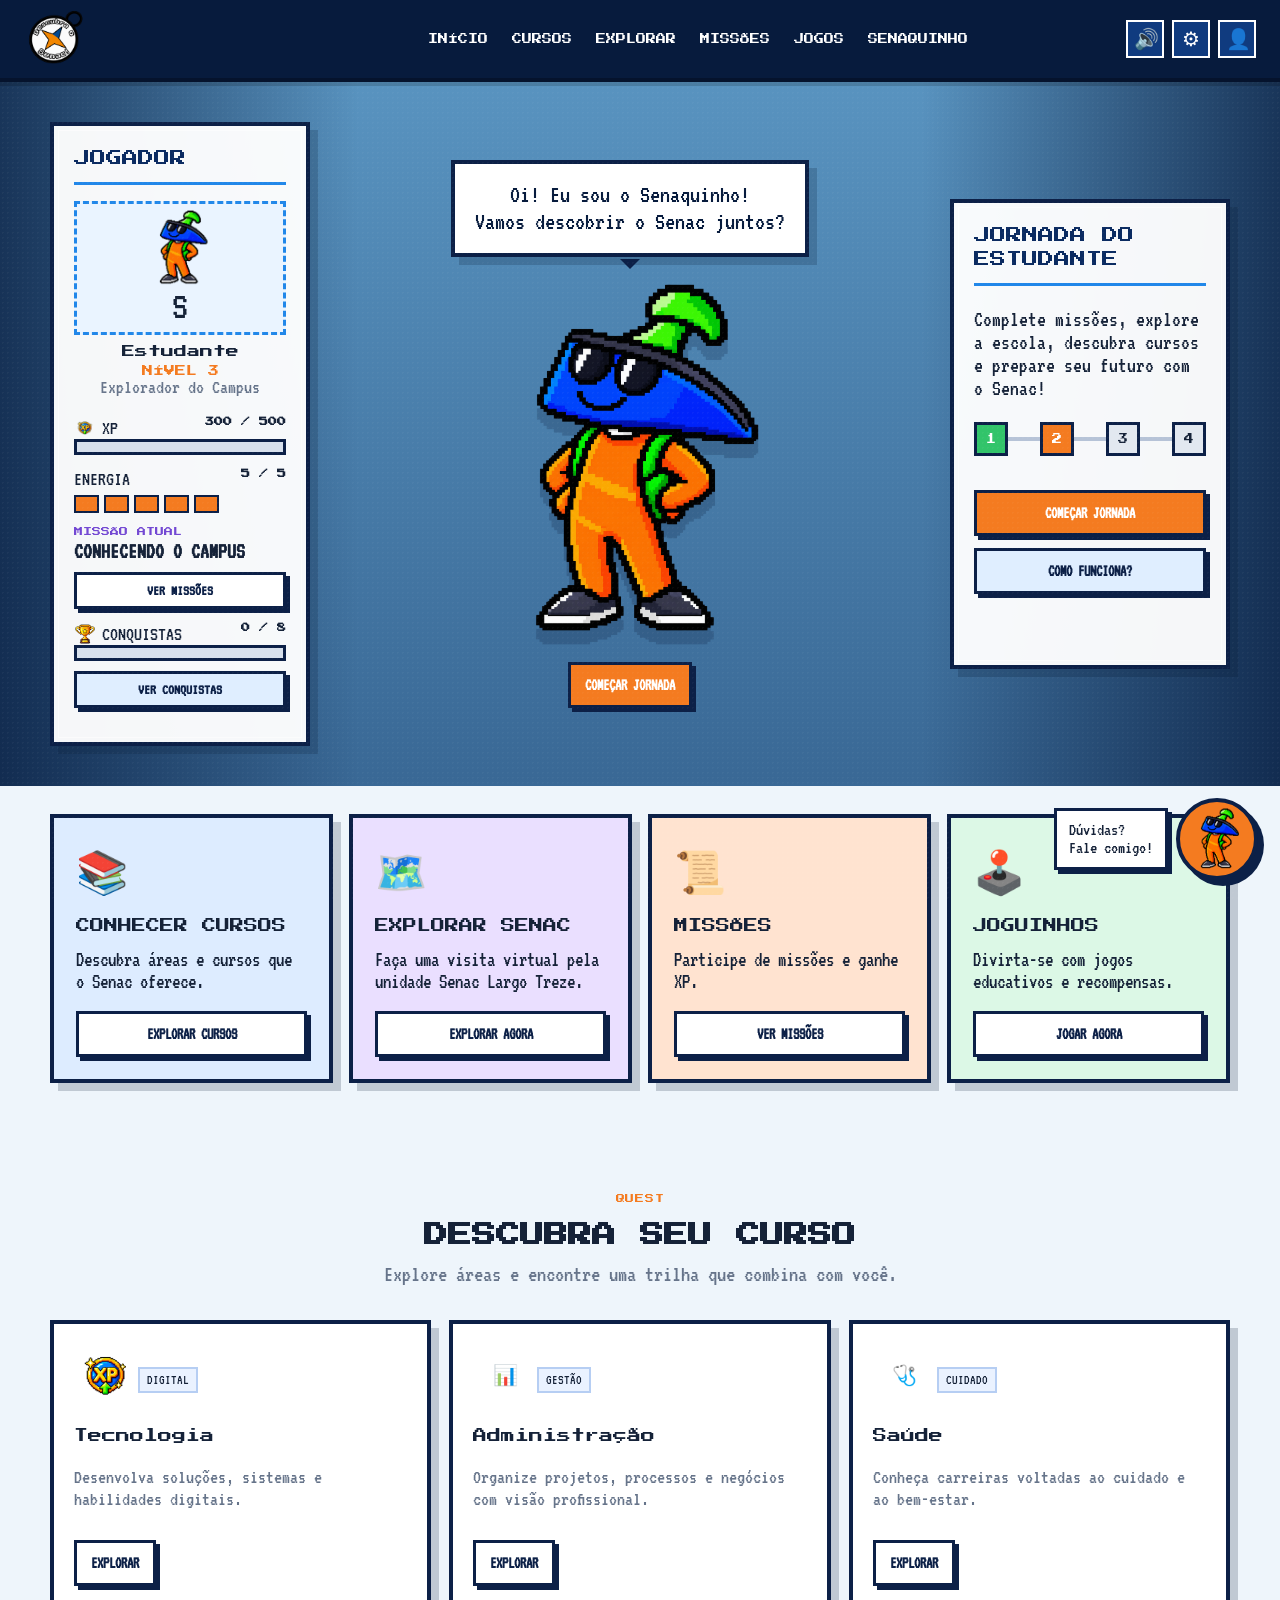
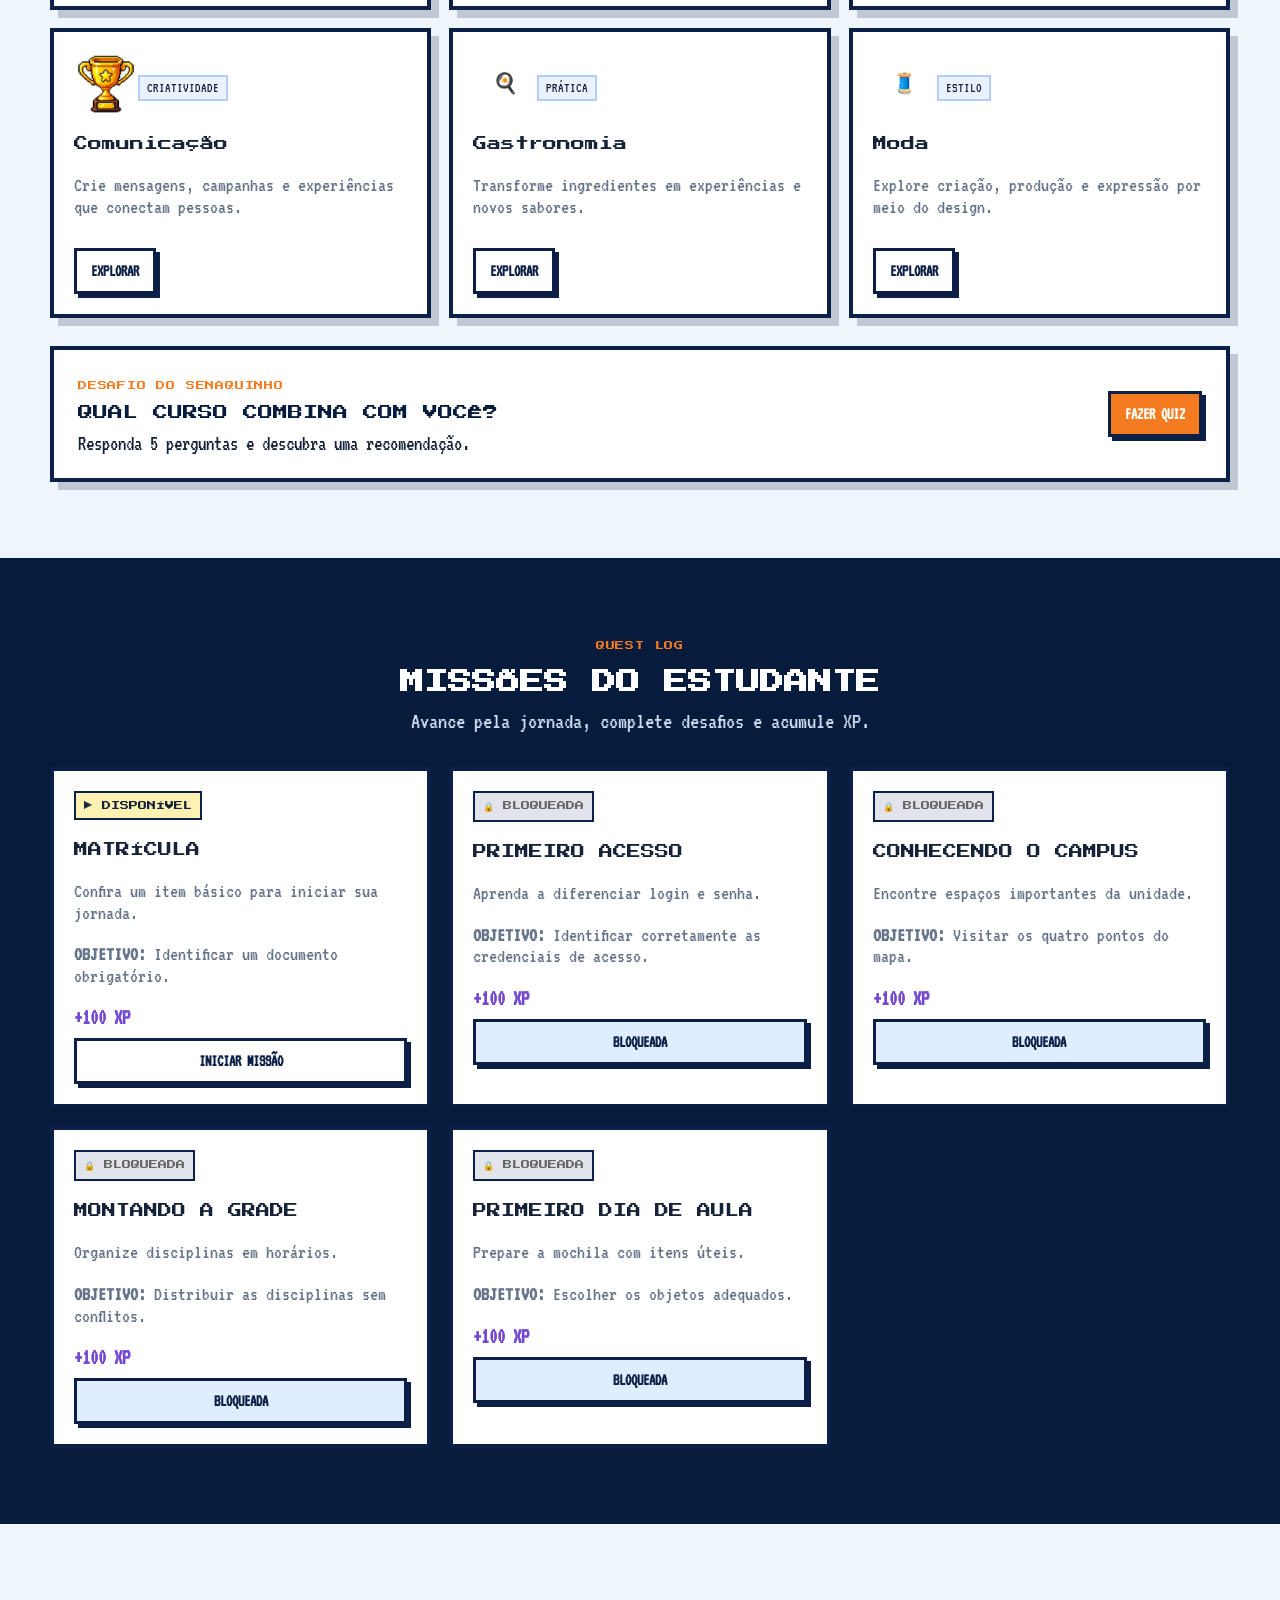
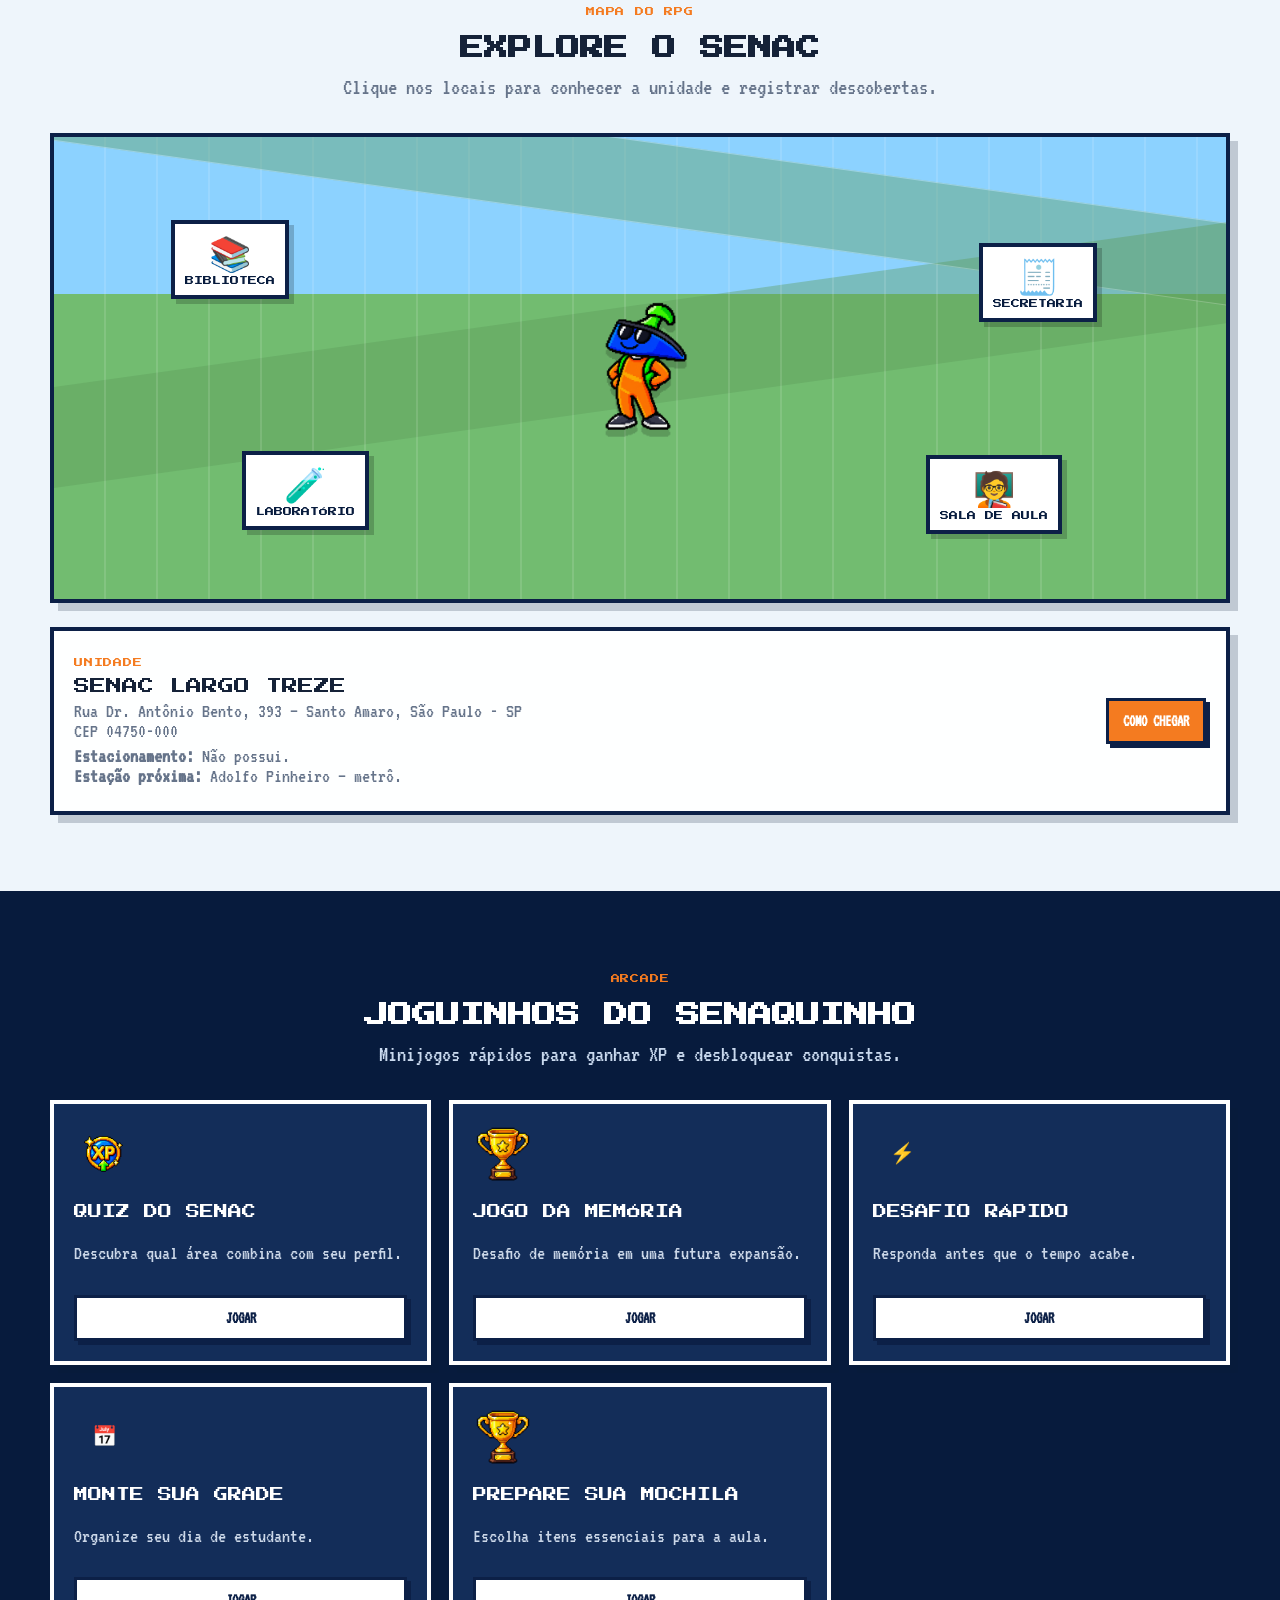
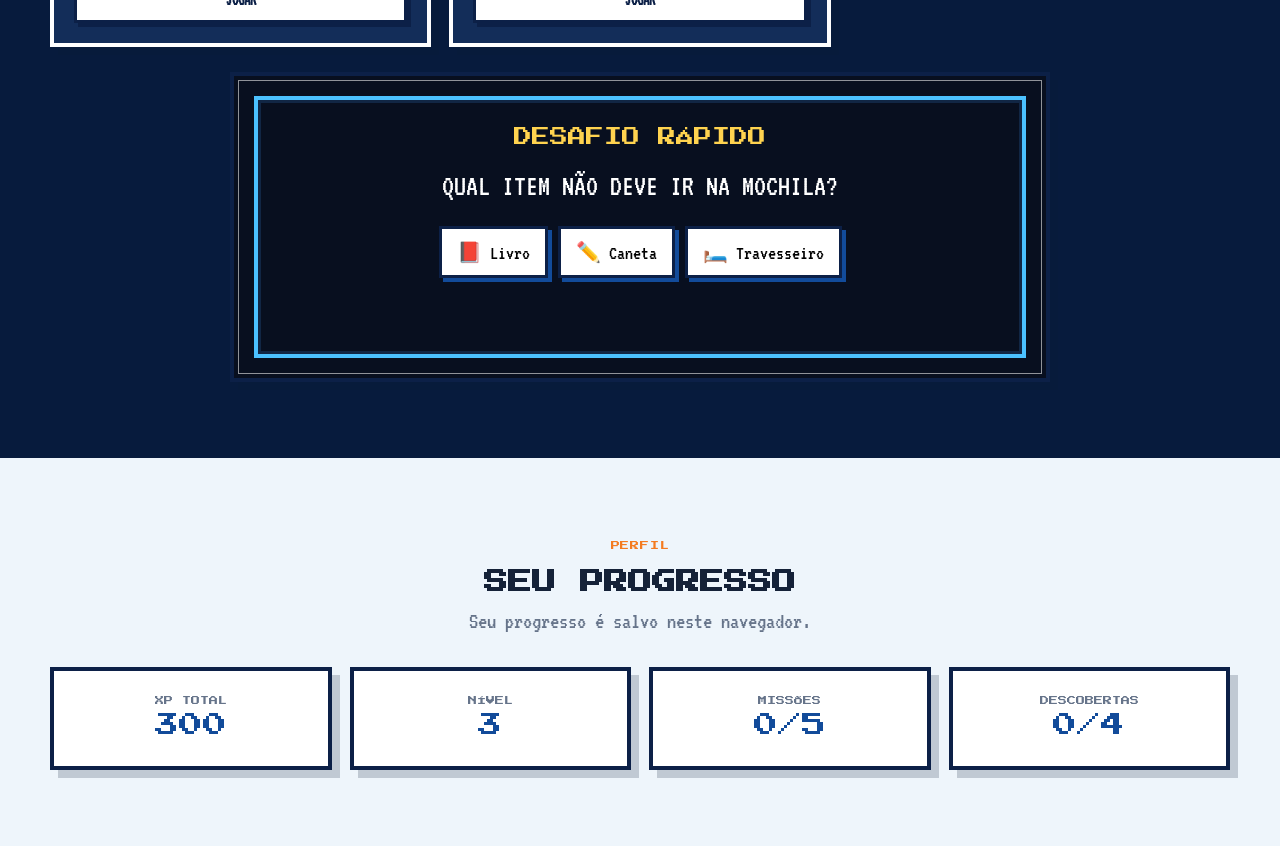
==== descubra-o-senac/index.html @ 7c35286c "Site educativo em andamento" ====
<!DOCTYPE html>
<html lang="pt-BR">
<head>
  <meta charset="UTF-8" />
  <meta name="viewport" content="width=device-width, initial-scale=1.0" />
  <meta name="description" content="Descubra o Senac! Uma experiência educativa gamificada com o Senaquinho." />
  <title>Descubra o Senac! | Senaquinho</title>
  <link rel="preconnect" href="https://fonts.googleapis.com">
  <link rel="preconnect" href="https://fonts.gstatic.com" crossorigin>
  <link href="https://fonts.googleapis.com/css2?family=Press+Start+2P&family=VT323&display=swap" rel="stylesheet">
  <link rel="stylesheet" href="style.css" />
</head>
<body>
  <div class="pixel-noise" aria-hidden="true"></div>
  <header class="site-header" id="topo">
    <div class="header-inner">
      <a class="brand" href="#inicio" aria-label="Descubra o Senac - início">
        <img src="assets/logo/logo-descubra-senac.png" alt="Descubra o Senac!" class="brand-logo" onerror="this.style.display='none'; this.nextElementSibling.hidden=false;" />
        <span class="brand-fallback" hidden>DESCUBRA<br><strong>O SENAC!</strong></span>
      </a>
      <nav class="main-nav" aria-label="Navegação principal">
        <a href="#inicio">INÍCIO</a>
        <a href="#cursos">CURSOS</a>
        <a href="#explorar">EXPLORAR</a>
        <a href="#missoes">MISSÕES</a>
        <a href="#jogos">JOGOS</a>
        <a href="#senaquinho">SENAQUINHO</a>
      </nav>
      <div class="header-actions">
        <button class="icon-button" id="soundToggle" aria-label="Ativar ou desativar som" title="Som">🔊</button>
        <button class="icon-button" id="settingsButton" aria-label="Abrir configurações" title="Configurações">⚙</button>
        <button class="icon-button" id="profileButton" aria-label="Abrir perfil" title="Perfil">👤</button>
        <button class="hamburger" id="menuToggle" aria-expanded="false" aria-controls="mobileNav" aria-label="Abrir menu">☰</button>
      </div>
    </div>
    <nav class="mobile-nav" id="mobileNav" aria-label="Navegação mobile">
      <a href="#inicio">INÍCIO</a><a href="#cursos">CURSOS</a><a href="#explorar">EXPLORAR</a><a href="#missoes">MISSÕES</a><a href="#jogos">JOGOS</a><a href="#senaquinho">SENAQUINHO</a>
    </nav>
  </header>

  <main>
    <section class="hero section" id="inicio">
      <div class="hero-background" role="img" aria-label="Campus do Senac em estilo pixel art"></div>
      <div class="hero-overlay"></div>
      <div class="hero-layout container">
        <aside class="player-panel panel pixel-border" aria-label="Painel do jogador">
          <div class="panel-title">JOGADOR</div>
          <div class="avatar-small mascot-mini"><img src="assets/personagens/senaquinho.png" alt="Senaquinho" onerror="this.style.display='none'; this.parentElement.classList.add('no-image');" /><span aria-hidden="true">S</span></div>
          <div class="player-name" id="playerNameLabel">Estudante</div>
          <div class="player-level" id="playerLevelLabel">NÍVEL 3</div>
          <div class="player-class" id="playerClassLabel">Explorador do Campus</div>

          <div class="stat-block">
            <div class="stat-row"><span class="stat-label"><img src="assets/icones/xp.png" alt="" onerror="this.style.display='none';">XP</span><strong id="xpText">300 / 500</strong></div>
            <div class="progress"><span id="xpBar"></span></div>
          </div>
          <div class="stat-block">
            <div class="stat-row"><span>ENERGIA</span><strong id="energyText">5 / 5</strong></div>
            <div class="energy" id="energyIcons" aria-label="5 de 5 de energia"></div>
          </div>
          <div class="stat-block mission-mini">
            <div class="mini-heading"><img src="assets/icones/missao.png" alt="" onerror="this.style.display='none';"> MISSÃO ATUAL</div>
            <strong id="currentMissionLabel">Conhecer o Campus</strong>
            <button class="pixel-button small" data-open="missions">VER MISSÕES</button>
          </div>
          <div class="stat-block">
            <div class="stat-row"><span class="stat-label"><img src="assets/icones/trofeu.png" alt="" onerror="this.style.display='none';">CONQUISTAS</span><strong id="achievementText">0 / 8</strong></div>
            <div class="progress"><span id="achievementBar"></span></div>
            <button class="pixel-button small secondary" data-open="achievements">VER CONQUISTAS</button>
          </div>
        </aside>

        <div class="hero-center" id="senaquinho">
          <div class="speech-bubble pixel-border" id="heroSpeech" aria-live="polite">Oi! Eu sou o Senaquinho!<br>Vamos descobrir o Senac juntos?</div>
          <div class="mascot-wrap" id="mascotWrap">
            <img src="assets/personagens/senaquinho.png" alt="Senaquinho, mascote do Descubra o Senac" class="mascot" onerror="this.src=''; this.alt='Senaquinho (adicione assets/personagens/senaquinho.png)'; this.classList.add('missing-asset');" />
            <div class="mascot-placeholder" aria-hidden="true">SENA<br>QUINHO</div>
          </div>
          <div class="hero-cta">
            <button class="pixel-button primary" id="startJourney">COMEÇAR JORNADA</button>
          </div>
        </div>

        <aside class="journey-panel panel pixel-border">
          <div class="panel-title">JORNADA DO<br>ESTUDANTE</div>
          <p>Complete missões, explore a escola, descubra cursos e prepare seu futuro com o Senac!</p>
          <div class="journey-steps" aria-label="Etapas da jornada">
            <span class="step done">1</span><i></i><span class="step active">2</span><i></i><span class="step">3</span><i></i><span class="step">4</span>
          </div>
          <button class="pixel-button primary" id="startJourneySide">COMEÇAR JORNADA</button>
          <button class="pixel-button secondary" data-open="howto">COMO FUNCIONA?</button>
        </aside>
      </div>
    </section>

    <section class="quick-cards section-sm container" aria-label="Atalhos principais">
      <article class="feature-card blue"><div class="card-icon"> <img src="assets/icones/livro.png" alt="Ícone de cursos" onerror="this.style.display='none'; this.nextElementSibling.hidden=false;"><span hidden>📚</span></div><h2>CONHECER CURSOS</h2><p>Descubra áreas e cursos que o Senac oferece.</p><button class="pixel-button" data-scroll="#cursos">EXPLORAR CURSOS</button></article>
      <article class="feature-card purple"><div class="card-icon"> <img src="assets/cenarios/campus.png" alt="Mapa do campus" onerror="this.style.display='none'; this.nextElementSibling.hidden=false;"><span hidden>🗺️</span></div><h2>EXPLORAR SENAC</h2><p>Faça uma visita virtual pela unidade Senac Largo Treze.</p><button class="pixel-button" data-scroll="#explorar">EXPLORAR AGORA</button></article>
      <article class="feature-card orange"><div class="card-icon"> <img src="assets/icones/missao.png" alt="Ícone de missões" onerror="this.style.display='none'; this.nextElementSibling.hidden=false;"><span hidden>📜</span></div><h2>MISSÕES</h2><p>Participe de missões e ganhe XP.</p><button class="pixel-button" data-open="missions">VER MISSÕES</button></article>
      <article class="feature-card green"><div class="card-icon"> <img src="assets/icones/controle.png" alt="Ícone de jogos e recompensas" onerror="this.style.display='none'; this.nextElementSibling.hidden=false;"><span hidden>🕹️</span></div><h2>JOGUINHOS</h2><p>Divirta-se com jogos educativos e recompensas.</p><button class="pixel-button" data-scroll="#jogos">JOGAR AGORA</button></article>
    </section>

    <section class="content-section section" id="cursos">
      <div class="container">
        <div class="section-heading"><span class="eyebrow">QUEST</span><h2>DESCUBRA SEU CURSO</h2><p>Explore áreas e encontre uma trilha que combina com você.</p></div>
        <div class="course-grid" id="courseGrid"></div>
        <div class="quiz-banner pixel-border">
          <div><span class="eyebrow">DESAFIO DO SENAQUINHO</span><h3>QUAL CURSO COMBINA COM VOCÊ?</h3><p>Responda 5 perguntas e descubra uma recomendação.</p></div>
          <button class="pixel-button primary" data-open="quiz">FAZER QUIZ</button>
        </div>
      </div>
    </section>

    <section class="content-section dark section" id="missoes">
      <div class="container">
        <div class="section-heading light"><span class="eyebrow">QUEST LOG</span><h2>MISSÕES DO ESTUDANTE</h2><p>Avance pela jornada, complete desafios e acumule XP.</p></div>
        <div class="mission-grid" id="missionGrid"></div>
      </div>
    </section>

    <section class="content-section section" id="explorar">
      <div class="container">
        <div class="section-heading"><span class="eyebrow">MAPA DO RPG</span><h2>EXPLORE O SENAC</h2><p>Clique nos locais para conhecer a unidade e registrar descobertas.</p></div>
        <div class="map-panel pixel-border">
          <div class="map-path"></div>
          <button class="map-location loc-library" data-location="Biblioteca"><img src="assets/cenarios/biblioteca.png" alt="Biblioteca" onerror="this.style.display='none'; this.nextElementSibling.hidden=false;"><span hidden>📚</span><strong>BIBLIOTECA</strong></button>
          <button class="map-location loc-office" data-location="Secretaria"><img src="assets/icones/missao.png" alt="Secretaria" onerror="this.style.display='none'; this.nextElementSibling.hidden=false;"><span hidden>🧾</span><strong>SECRETARIA</strong></button>
          <button class="map-location loc-lab" data-location="Laboratório"><img src="assets/cenarios/laboratorio.png" alt="Laboratório" onerror="this.style.display='none'; this.nextElementSibling.hidden=false;"><span hidden>🧪</span><strong>LABORATÓRIO</strong></button>
          <button class="map-location loc-class" data-location="Sala de aula"><img src="assets/cenarios/sala.png" alt="Sala de aula" onerror="this.style.display='none'; this.nextElementSibling.hidden=false;"><span hidden>🧑‍🏫</span><strong>SALA DE AULA</strong></button>
          <div class="map-senaquinho"> <img src="assets/personagens/senaquinho.png" alt="Senaquinho no mapa" onerror="this.style.display='none';"/></div>
        </div>
        <div class="location-info panel pixel-border">
          <div><span class="eyebrow">UNIDADE</span><h3>SENAC LARGO TREZE</h3><p>Rua Dr. Antônio Bento, 393 — Santo Amaro, São Paulo - SP<br>CEP 04750-000</p><p><strong>Estacionamento:</strong> Não possui.<br><strong>Estação próxima:</strong> Adolfo Pinheiro — metrô.</p></div>
          <button class="pixel-button primary" id="mapsButton">COMO CHEGAR</button>
        </div>
      </div>
    </section>

    <section class="content-section dark section" id="jogos">
      <div class="container">
        <div class="section-heading light"><span class="eyebrow">ARCADE</span><h2>JOGUINHOS DO SENAQUINHO</h2><p>Minijogos rápidos para ganhar XP e desbloquear conquistas.</p></div>
        <div class="game-grid" id="gameGrid"></div>
        <div class="arcade-preview pixel-border">
          <div class="arcade-screen"><div class="arcade-title">DESAFIO RÁPIDO</div><div class="arcade-prompt">QUAL ITEM NÃO DEVE IR NA MOCHILA?</div><div class="arcade-options"><button class="arcade-option" data-answer="wrong"><img src="assets/cenarios/biblioteca.png" alt="" onerror="this.style.display='none'; this.nextElementSibling.hidden=false;"><span hidden>📕</span> Livro</button><button class="arcade-option" data-answer="wrong"><img src="assets/icones/lapis.png" alt="" onerror="this.style.display='none'; this.nextElementSibling.hidden=false;"><span hidden>✏️</span> Caneta</button><button class="arcade-option" data-answer="correct"><img src="assets/icones/missao.png" alt="" onerror="this.style.display='none'; this.nextElementSibling.hidden=false;"><span hidden>🛏️</span> Travesseiro</button></div><div class="arcade-feedback" id="arcadeFeedback"></div></div>
        </div>
      </div>
    </section>

    <section class="content-section section" id="progresso">
      <div class="container">
        <div class="section-heading"><span class="eyebrow">PERFIL</span><h2>SEU PROGRESSO</h2><p>Seu progresso é salvo neste navegador.</p></div>
        <div class="progress-dashboard">
          <div class="dashboard-card pixel-border"><span>XP TOTAL</span><strong id="dashboardXp">300</strong></div>
          <div class="dashboard-card pixel-border"><span>NÍVEL</span><strong id="dashboardLevel">3</strong></div>
          <div class="dashboard-card pixel-border"><span>MISSÕES</span><strong id="dashboardMissions">0/5</strong></div>
          <div class="dashboard-card pixel-border"><span>DESCOBERTAS</span><strong id="dashboardDiscoveries">0/4</strong></div>
        </div>
      </div>
    </section>
  </main>

  <div class="chat-widget" id="chatWidget">
    <div class="chat-callout">Dúvidas?<br>Fale comigo!</div>
    <button class="chat-mascot" id="chatOpen" aria-label="Conversar com o Senaquinho"><img src="assets/personagens/senaquinho.png" alt="Senaquinho" onerror="this.style.display='none'; this.parentElement.classList.add('no-image');" /><span aria-hidden="true">S</span></button>
  </div>

  <div class="modal-backdrop" id="modalBackdrop" hidden>
    <div class="modal pixel-border" role="dialog" aria-modal="true" aria-labelledby="modalTitle">
      <div class="modal-header"><h2 id="modalTitle">Janela</h2><button class="close-button" id="modalClose" aria-label="Fechar">×</button></div>
      <div class="modal-body" id="modalBody"></div>
    </div>
  </div>

  <div class="toast" id="toast" aria-live="polite"></div>
  <div class="xp-float" id="xpFloat" aria-hidden="true"></div>

  <script src="app.js"></script>
</body>
</html>
---- descubra-o-senac/style.css ----
:root {
  --blue-900:#071b3d; --blue-800:#0b2b61; --blue-700:#124b9a; --blue-500:#2187e9;
  --orange:#f47b20; --green:#32c46a; --purple:#7348d3; --yellow:#ffd34f; --white:#fff; --ink:#152238;
  --bg:#eef5fb; --panel:#fff; --line:#0c2047; --muted:#66748a; --shadow:8px 8px 0 rgba(9,25,52,.2);
}
*{box-sizing:border-box}html{scroll-behavior:smooth}body{margin:0;font-family:"VT323",monospace;background:var(--bg);color:var(--ink);font-size:20px;overflow-x:hidden}.pixel-noise{position:fixed;inset:0;pointer-events:none;opacity:.035;background-image:radial-gradient(#fff 1px,transparent 1px);background-size:5px 5px;z-index:20}.container{width:min(1180px,calc(100% - 32px));margin:auto}.section{padding:76px 0}.section-sm{padding:28px 0}.site-header{position:sticky;top:0;z-index:50;background:var(--blue-900);border-bottom:4px solid #05132d;box-shadow:0 4px 0 rgba(0,0,0,.15)}.header-inner{height:78px;display:flex;align-items:center;gap:20px;padding:0 24px;max-width:1440px;margin:auto}.brand{display:flex;align-items:center;min-width:245px;text-decoration:none;color:#fff}.brand-logo{max-height:56px;max-width:230px;object-fit:contain}.brand-fallback{font-family:"Press Start 2P";font-size:11px;line-height:1.5;color:#fff}.brand-fallback strong{color:var(--orange)}.main-nav{display:flex;align-items:center;gap:16px;flex:1;justify-content:center}.main-nav a,.mobile-nav a{color:#fff;text-decoration:none;font-family:"Press Start 2P";font-size:10px;padding:8px 4px;white-space:nowrap}.main-nav a:hover,.mobile-nav a:hover{color:var(--yellow)}.header-actions{display:flex;gap:8px}.icon-button,.hamburger{border:2px solid #fff;background:#103b7f;color:#fff;width:38px;height:38px;cursor:pointer;font:inherit}.hamburger{display:none}.mobile-nav{display:none}.hero{position:relative;min-height:680px;display:flex;align-items:center;overflow:hidden;padding:40px 0}.hero-background{position:absolute;inset:0;background:linear-gradient(rgba(9,38,84,.18),rgba(9,38,84,.5)),url("assets/cenarios/campus.png") center/cover no-repeat,#6aabd7}.hero-overlay{position:absolute;inset:0;background:linear-gradient(90deg,rgba(7,27,61,.78),transparent 28%,transparent 72%,rgba(7,27,61,.78))}.hero-layout{position:relative;z-index:1;display:grid;grid-template-columns:260px minmax(360px,1fr) 280px;gap:30px;align-items:center}.panel{background:rgba(255,255,255,.96);padding:20px}.pixel-border{border:4px solid var(--line);box-shadow:var(--shadow);position:relative}.pixel-border:after{content:"";position:absolute;inset:4px;border:1px solid rgba(255,255,255,.55);pointer-events:none}.player-panel,.journey-panel{min-height:470px}.panel-title,.section-heading h2{font-family:"Press Start 2P"}.panel-title{font-size:16px;line-height:1.5;color:var(--blue-800);border-bottom:3px solid var(--blue-500);padding-bottom:12px;margin-bottom:16px}.avatar-small{font-size:40px;text-align:center;background:#eaf4ff;border:3px dashed var(--blue-500);padding:12px;margin-bottom:10px}.mascot-mini{min-height:72px;display:grid;place-items:center;padding:6px;overflow:hidden}.mascot-mini img{max-width:100%;max-height:76px;object-fit:contain;image-rendering:auto}.mascot-mini.no-image span{display:block;font:20px "Press Start 2P"}.stat-label{display:inline-flex;align-items:center;gap:6px}.stat-label img{width:22px;height:22px;object-fit:contain}.mini-heading{display:flex;align-items:center;gap:6px}.mini-heading img{width:20px;height:20px;object-fit:contain}.player-name{font-family:"Press Start 2P";font-size:13px;text-align:center}.player-level{text-align:center;color:var(--orange);font-family:"Press Start 2P";font-size:11px;margin-top:8px}.player-class{text-align:center;color:var(--muted);margin-bottom:20px}.stat-block{margin:14px 0}.stat-row{display:flex;justify-content:space-between;gap:12px}.stat-row strong{font-family:"Press Start 2P";font-size:9px}.progress{height:16px;border:3px solid var(--line);background:#d7e0ec;overflow:hidden}.progress span{display:block;height:100%;width:0;background:linear-gradient(90deg,var(--blue-500),var(--purple));transition:width .6s ease}.energy{display:flex;gap:5px;margin-top:6px}.energy i{width:25px;height:18px;background:var(--orange);border:2px solid var(--line);display:block}.energy i.empty{background:#d5dbe3}.mini-heading{font-family:"Press Start 2P";font-size:9px;color:var(--purple);margin-bottom:4px}.mission-mini strong{display:block;font-size:22px}.pixel-button{border:3px solid var(--line);background:#fff;color:var(--line);padding:12px 14px;font:16px "VT323",monospace;font-weight:bold;cursor:pointer;box-shadow:4px 4px 0 var(--line);transition:transform .08s,box-shadow .08s,filter .15s;text-transform:uppercase}.pixel-button:hover{filter:brightness(1.03);transform:translate(-1px,-1px)}.pixel-button:active{transform:translate(3px,3px);box-shadow:1px 1px 0 var(--line)}.pixel-button.primary{background:var(--orange);color:#fff}.pixel-button.secondary{background:#dfeeff}.pixel-button.small{margin-top:10px;padding:8px 10px;font-size:15px;width:100%}.hero-center{text-align:center;display:flex;flex-direction:column;align-items:center;justify-content:center;min-height:560px}.speech-bubble{background:#fff;color:var(--blue-900);padding:18px 20px;max-width:480px;font-size:25px;line-height:1.05;margin-bottom:10px;animation:float 3s ease-in-out infinite}.speech-bubble:before{content:"";position:absolute;bottom:-16px;left:50%;margin-left:-10px;border:10px solid transparent;border-top-color:var(--line);border-bottom:0}.speech-bubble:after{content:"";position:absolute;bottom:-9px;left:50%;margin-left:-6px;border:6px solid transparent;border-top-color:#fff;border-bottom:0}.mascot-wrap{position:relative;width:min(390px,90%);height:390px;display:grid;place-items:center}.mascot{max-height:360px;max-width:95%;object-fit:contain;animation:mascotIn .7s ease both,float 4s 1s ease-in-out infinite;filter:drop-shadow(0 14px 0 rgba(7,27,61,.22))}.mascot-placeholder{display:none;font-family:"Press Start 2P";background:#1d579f;color:#fff;padding:40px 25px;border:4px solid var(--line);box-shadow:var(--shadow);line-height:1.5}.mascot.missing-asset{display:none}.mascot.missing-asset + .mascot-placeholder{display:block}.hero-cta{display:flex;justify-content:center;margin-top:5px}.journey-panel p{font-size:22px;line-height:1.05}.journey-panel .pixel-button{width:100%;margin-top:12px}.journey-steps{display:flex;align-items:center;justify-content:space-between;margin:22px 0}.journey-steps i{height:4px;background:#b6c3d7;flex:1}.journey-steps .step{width:34px;height:34px;border:3px solid var(--line);display:grid;place-items:center;background:#e2e8f0;font-family:"Press Start 2P";font-size:10px}.journey-steps .done{background:var(--green);color:#fff}.journey-steps .active{background:var(--orange);color:#fff}.quick-cards{display:grid;grid-template-columns:repeat(4,1fr);gap:16px}.feature-card{padding:22px;background:#fff;border:4px solid var(--line);box-shadow:var(--shadow);min-height:260px;display:flex;flex-direction:column}.feature-card.blue{background:#ddecff}.feature-card.purple{background:#eadfff}.feature-card.orange{background:#ffe3d0}.feature-card.green{background:#dcf8e6}.card-icon{font-size:42px}.feature-card h2{font:14px "Press Start 2P";line-height:1.5;margin:12px 0}.feature-card p{font-size:21px;line-height:1.05;flex:1;margin:0 0 18px}.content-section{background:var(--bg)}.content-section.dark{background:var(--blue-900);color:#fff}.section-heading{text-align:center;max-width:760px;margin:0 auto 34px}.section-heading.light{color:#fff}.eyebrow{font-family:"Press Start 2P";font-size:9px;letter-spacing:.8px;color:var(--orange)}.section-heading h2{font-size:24px;line-height:1.5;margin:10px 0}.section-heading p{font-size:23px;margin:0;color:var(--muted)}.light p{color:#c9d9ee}.course-grid,.mission-grid,.game-grid{display:grid;grid-template-columns:repeat(3,1fr);gap:18px}.course-card,.mission-card,.game-card{background:#fff;color:var(--ink);border:4px solid var(--line);box-shadow:var(--shadow);padding:20px}.course-card{min-height:235px}.course-icon{font-size:40px}.asset-frame{display:inline-grid;place-items:center;vertical-align:middle}.asset-img{min-width:42px;min-height:42px}.asset-fallback{line-height:1}.course-asset{width:64px;height:64px;margin-bottom:8px}.course-asset img{max-width:64px;max-height:64px;object-fit:contain}.course-asset.large{width:90px;height:90px;margin:0 auto 10px}.course-asset.large img{max-width:90px;max-height:90px}.game-asset{width:60px;height:60px;margin-bottom:8px}.game-asset img{max-width:60px;max-height:60px;object-fit:contain}.card-icon{font-size:42px;height:64px;display:flex;align-items:center}.card-icon img{max-width:64px;max-height:64px;object-fit:contain}.map-thumb{width:58px;height:58px}.map-thumb img{max-width:58px;max-height:58px;object-fit:cover}.map-location .asset-fallback{font-size:28px}.course-card h3,.mission-card h3,.game-card h3{font:14px "Press Start 2P";line-height:1.5;margin:10px 0}.course-card p,.mission-card p,.game-card p{font-size:20px;line-height:1.08;color:var(--muted)}.course-card .pixel-button,.game-card .pixel-button{margin-top:10px}.course-tag{display:inline-block;padding:4px 7px;background:#eaf2ff;border:2px solid #b6cef3;font-size:14px}.quiz-banner{margin:28px 0 0;padding:24px;background:#fff;display:flex;justify-content:space-between;align-items:center;gap:20px}.quiz-banner h3{font:15px "Press Start 2P";line-height:1.5;color:var(--blue-900);margin:8px 0}.quiz-banner p{margin:0;font-size:21px}.mission-card{position:relative}.mission-card .status{font:9px "Press Start 2P";padding:8px;border:2px solid var(--line);display:inline-block;margin-bottom:10px}.status.locked{background:#e1e4ea;color:#666}.status.available{background:#fff1b4}.status.done{background:#b9f2cb}.mission-card .reward{color:var(--purple);font-size:21px;font-weight:bold}.mission-card .mission-action{width:100%;margin-top:10px}.map-panel{height:470px;background:linear-gradient(#8cd2ff 0 34%,#72bc70 34% 100%);overflow:hidden;position:relative}.map-panel:before,.map-panel:after{content:"";position:absolute;background:#5d9c5a;opacity:.4}.map-panel:before{width:160%;height:100px;left:-25%;top:160px;transform:rotate(-8deg)}.map-panel:after{width:140%;height:80px;left:-20%;bottom:70px;transform:rotate(8deg)}.map-path{position:absolute;inset:0;background:repeating-linear-gradient(90deg,transparent 0 50px,rgba(255,255,255,.12) 50px 52px)}.map-location{position:absolute;z-index:2;background:#fff;border:4px solid var(--line);box-shadow:5px 5px 0 rgba(0,0,0,.2);padding:10px;display:flex;flex-direction:column;align-items:center;gap:2px;font:inherit;cursor:pointer}.map-location span{font-size:34px}.map-location strong{font:9px "Press Start 2P";color:var(--blue-900)}.map-location>img{width:58px;height:58px;object-fit:cover;border:2px solid var(--line);background:#fff}.map-location .asset-frame{width:58px;height:58px}.map-location .asset-frame img{max-width:58px;max-height:58px;object-fit:cover}.arcade-option img{width:34px;height:34px;object-fit:contain;vertical-align:middle;margin-right:6px}.arcade-option span[hidden]{display:none}.loc-library{left:10%;top:18%}.loc-office{right:11%;top:23%}.loc-lab{left:16%;bottom:15%}.loc-class{right:14%;bottom:14%}.map-senaquinho{position:absolute;left:50%;top:50%;transform:translate(-50%,-50%);z-index:3;width:120px;height:150px;display:grid;place-items:center}.map-senaquinho img{max-width:100%;max-height:100%;filter:drop-shadow(0 7px 0 rgba(0,0,0,.18))}.location-info{margin-top:24px;display:flex;justify-content:space-between;align-items:center;gap:24px}.location-info h3{font:16px "Press Start 2P";margin:7px 0}.location-info p{font-size:20px;margin:5px 0;color:var(--muted)}.game-grid{margin-bottom:25px}.game-card{background:#132d59;color:#fff;border-color:#fff;box-shadow:var(--shadow)}.game-card p{color:#cbd7e8}.game-card .pixel-button{width:100%;background:#fff}.arcade-preview{background:#080f1f;padding:20px;max-width:820px;margin:auto}.arcade-screen{border:4px solid #4bc1ff;padding:28px;text-align:center;min-height:250px;box-shadow:inset 0 0 0 3px #112644}.arcade-title{font:18px "Press Start 2P";color:#ffd34f}.arcade-prompt{font-size:30px;color:#fff;margin:25px 0}.arcade-options{display:flex;gap:10px;flex-wrap:wrap;justify-content:center}.arcade-option{background:#fff;border:3px solid var(--line);box-shadow:4px 4px 0 var(--blue-700);padding:11px 15px;font:20px "VT323";cursor:pointer}.arcade-feedback{min-height:30px;color:#fff;margin-top:18px;font-size:23px}.progress-dashboard{display:grid;grid-template-columns:repeat(4,1fr);gap:18px}.dashboard-card{background:#fff;padding:25px;text-align:center}.dashboard-card span{display:block;font:9px "Press Start 2P";color:var(--muted);margin-bottom:8px}.dashboard-card strong{font:24px "Press Start 2P";color:var(--blue-700)}.chat-widget{position:fixed;right:22px;bottom:20px;z-index:45;display:flex;align-items:center;gap:8px}.chat-callout{background:#fff;padding:10px 12px;border:3px solid var(--line);box-shadow:4px 4px 0 var(--line);font-size:18px;line-height:1}.chat-mascot{width:82px;height:82px;border-radius:50%;background:var(--orange);border:4px solid var(--line);box-shadow:6px 6px 0 var(--line);display:grid;place-items:center;cursor:pointer;overflow:hidden}.chat-mascot img{max-width:90%;max-height:90%}.chat-mascot span{display:none;font:22px "Press Start 2P";color:#fff}.chat-mascot.no-image span{display:block}.modal-backdrop{position:fixed;inset:0;background:rgba(2,8,20,.72);z-index:70;display:grid;place-items:center;padding:18px}.modal-backdrop[hidden]{display:none}.modal{width:min(720px,100%);max-height:90vh;overflow:auto;background:#fff}.modal-header{display:flex;justify-content:space-between;align-items:center;border-bottom:4px solid var(--line);padding:16px 18px}.modal-header h2{font:16px "Press Start 2P";margin:0;line-height:1.5;color:var(--blue-900)}.close-button{background:transparent;border:0;font-size:34px;line-height:1;cursor:pointer}.modal-body{padding:20px}.modal-body p{font-size:21px}.quiz-question{font-size:24px;margin-bottom:16px}.quiz-option{display:block;width:100%;text-align:left;margin:8px 0}.quiz-progress{height:14px;border:3px solid var(--line);background:#dce6f2;margin-bottom:20px}.quiz-progress span{height:100%;display:block;background:var(--purple);width:0;transition:width .3s}.answer-grid{display:grid;grid-template-columns:1fr;gap:10px}.answer-button{background:#f5f8fc;border:3px solid var(--line);padding:12px;font:20px "VT323";cursor:pointer;text-align:left}.answer-button:hover{background:#e7f0ff}.chat-window{height:470px;display:flex;flex-direction:column}.chat-log{flex:1;overflow:auto;background:#eef4fb;border:3px solid var(--line);padding:12px}.chat-msg{max-width:84%;padding:9px 11px;border:3px solid var(--line);margin-bottom:9px;font-size:19px;line-height:1.1;background:#fff}.chat-msg.bot{margin-right:auto;background:#fff}.chat-msg.user{margin-left:auto;background:#d9ecff}.chat-form{display:flex;gap:8px;margin-top:10px}.chat-form input{min-width:0;flex:1;border:3px solid var(--line);font:20px "VT323";padding:9px}.achievement-unlock{padding:20px;background:linear-gradient(135deg,#fff2a9,#fff);border:4px solid var(--orange);text-align:center}.achievement-unlock .icon{font-size:55px}.mission-question{background:#f4f8ff;border:3px dashed var(--blue-500);padding:14px;margin-bottom:16px}.choice-row{display:grid;gap:10px}.settings-row{display:flex;justify-content:space-between;align-items:center;gap:12px;padding:12px 0;border-bottom:2px solid #d9e1ec}.settings-row:last-child{border-bottom:0}.toast{position:fixed;left:50%;bottom:24px;transform:translateX(-50%) translateY(30px);opacity:0;z-index:80;background:var(--blue-900);color:#fff;border:3px solid #fff;box-shadow:5px 5px 0 #000;padding:10px 15px;font:14px "Press Start 2P";transition:.25s;pointer-events:none}.toast.show{opacity:1;transform:translateX(-50%) translateY(0)}.xp-float{position:fixed;left:50%;top:45%;z-index:90;color:var(--yellow);font:26px "Press Start 2P";opacity:0;pointer-events:none;text-shadow:4px 4px 0 #000}.xp-float.show{animation:xpFloat 1.2s ease both}.typing-cursor:after{content:"▌";animation:blink 1s steps(1) infinite}@keyframes blink{50%{opacity:0}}@keyframes float{0%,100%{transform:translateY(0)}50%{transform:translateY(-7px)}}@keyframes mascotIn{from{opacity:0;transform:translateY(30px) scale(.92)}to{opacity:1;transform:translateY(0) scale(1)}}@keyframes xpFloat{0%{opacity:0;transform:translate(-50%,10px)}20%,75%{opacity:1;transform:translate(-50%,-20px)}100%{opacity:0;transform:translate(-50%,-70px)}}@media(max-width:1050px){.hero-layout{grid-template-columns:210px minmax(300px,1fr) 230px;gap:18px}.main-nav{gap:9px}.main-nav a{font-size:8px}.quick-cards{grid-template-columns:repeat(2,1fr)}.course-grid,.mission-grid,.game-grid{grid-template-columns:repeat(2,1fr)}}@media(max-width:820px){.header-inner{height:68px;padding:0 15px}.brand{min-width:0;flex:1}.brand-logo{max-width:165px;max-height:48px}.main-nav{display:none}.hamburger{display:block}.mobile-nav{background:var(--blue-900);border-top:2px solid #163b72;padding:12px 18px;flex-direction:column;gap:6px}.mobile-nav.open{display:flex}.hero{padding:25px 0;min-height:auto}.hero-layout{grid-template-columns:1fr;gap:18px}.hero-center{order:-1;min-height:500px}.player-panel,.journey-panel{min-height:auto}.player-panel{display:grid;grid-template-columns:90px 1fr 1fr;gap:8px 14px;align-items:center}.player-panel .panel-title{grid-column:1/-1}.avatar-small{grid-row:2/5}.player-name,.player-level,.player-class{text-align:left;margin:0}.player-name{align-self:end}.player-class{align-self:start}.player-panel .stat-block{margin:6px 0}.hero-overlay{background:rgba(7,27,61,.45)}.speech-bubble{font-size:22px}.mascot-wrap{height:330px}.journey-panel{display:grid;grid-template-columns:1fr 1fr;gap:8px 12px}.journey-panel .panel-title,.journey-panel p,.journey-steps{grid-column:1/-1}.journey-panel .pixel-button{margin-top:0}.course-grid,.mission-grid,.game-grid{grid-template-columns:1fr}.progress-dashboard{grid-template-columns:repeat(2,1fr)}.location-info{flex-direction:column;align-items:flex-start}.location-info .pixel-button{width:100%}.map-panel{height:420px}.chat-callout{display:none}}@media(max-width:520px){body{font-size:18px}.container{width:min(100% - 20px,1180px)}.section{padding:52px 0}.header-actions{gap:4px}.icon-button,.hamburger{width:34px;height:34px}.player-panel{grid-template-columns:70px 1fr}.avatar-small{grid-row:2/5}.player-name,.player-level,.player-class{grid-column:2}.player-panel .stat-block{grid-column:1/-1}.quick-cards{grid-template-columns:1fr}.quiz-banner{flex-direction:column;align-items:stretch}.section-heading h2{font-size:18px}.section-heading p{font-size:20px}.hero-center{min-height:420px}.mascot-wrap{height:270px}.speech-bubble{font-size:19px}.journey-panel{grid-template-columns:1fr}.journey-panel .pixel-button{grid-column:1}.map-panel{height:380px}.map-location{padding:6px}.map-location span{font-size:24px}.map-location strong{font-size:7px}.map-senaquinho{width:80px;height:110px}.progress-dashboard{grid-template-columns:1fr 1fr}.dashboard-card strong{font-size:18px}.chat-widget{right:12px;bottom:12px}.chat-mascot{width:68px;height:68px}.modal{max-height:95vh}.modal-body{padding:14px}}
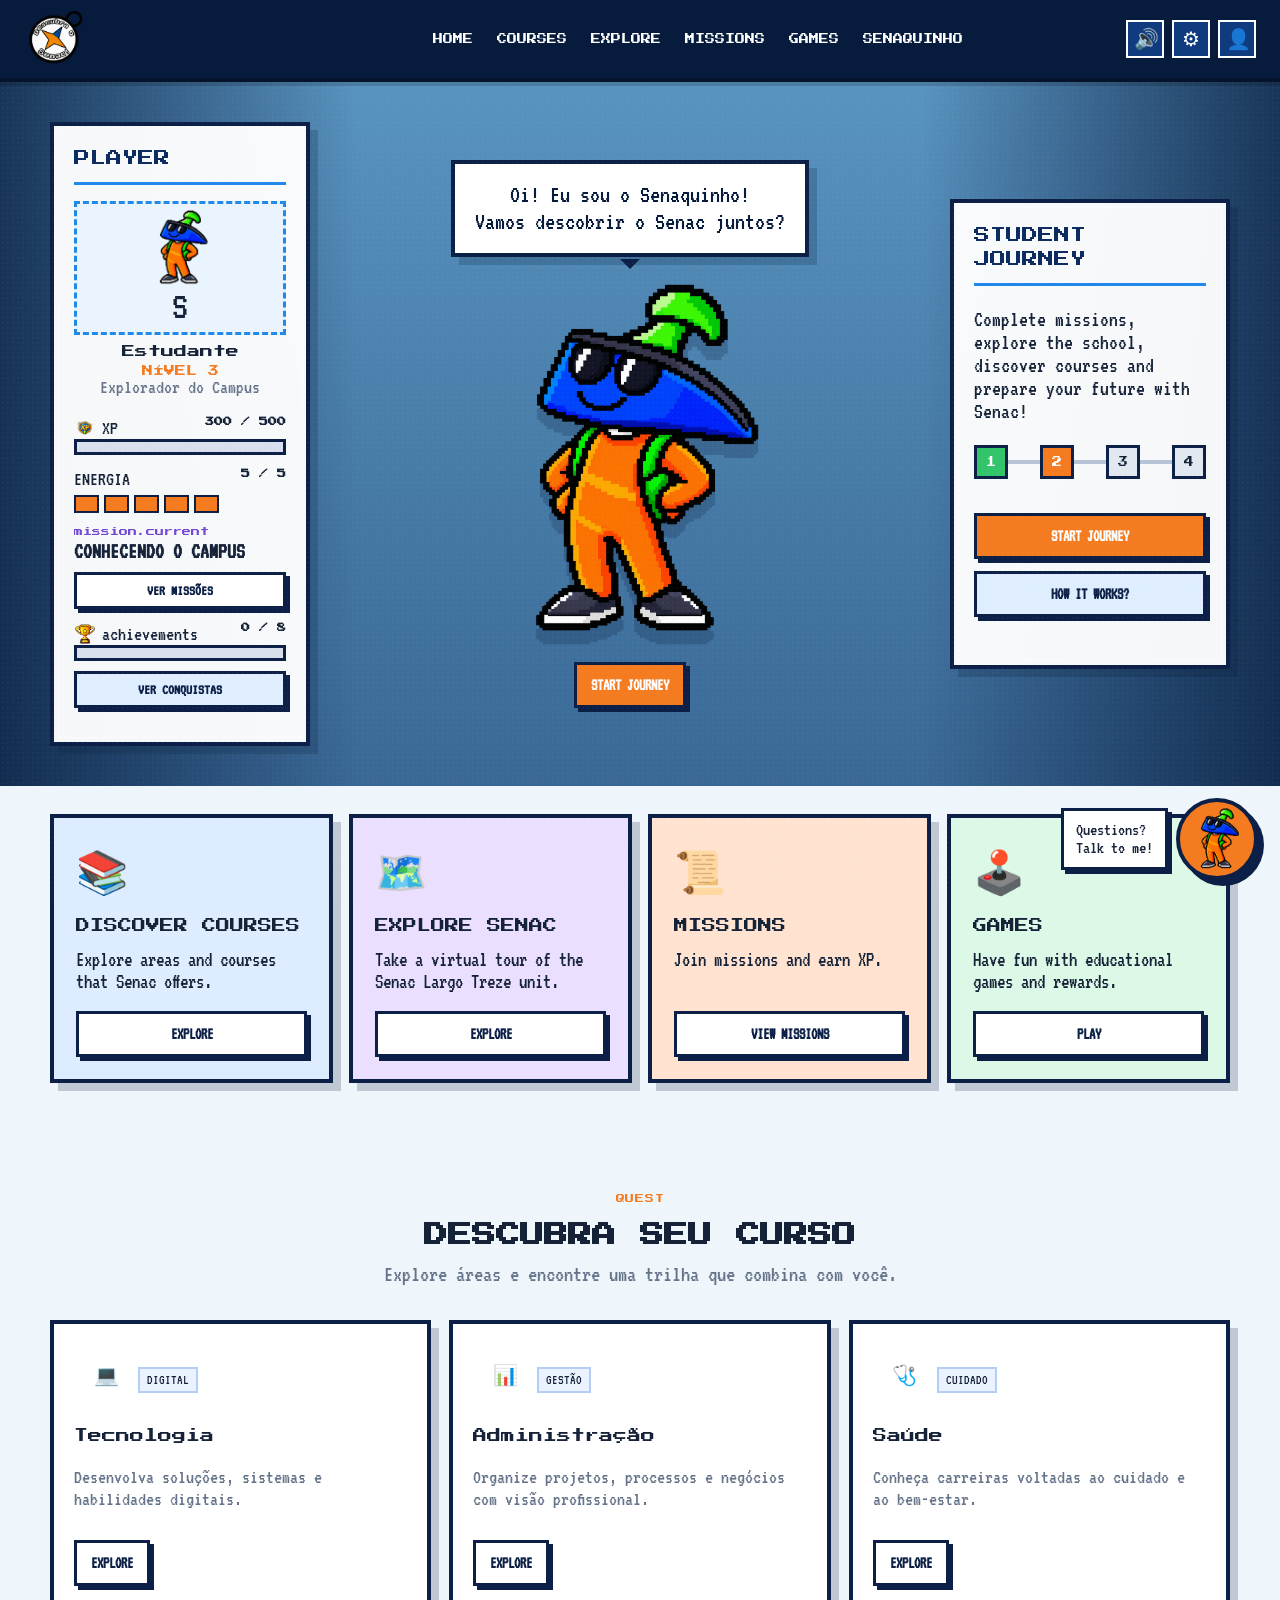
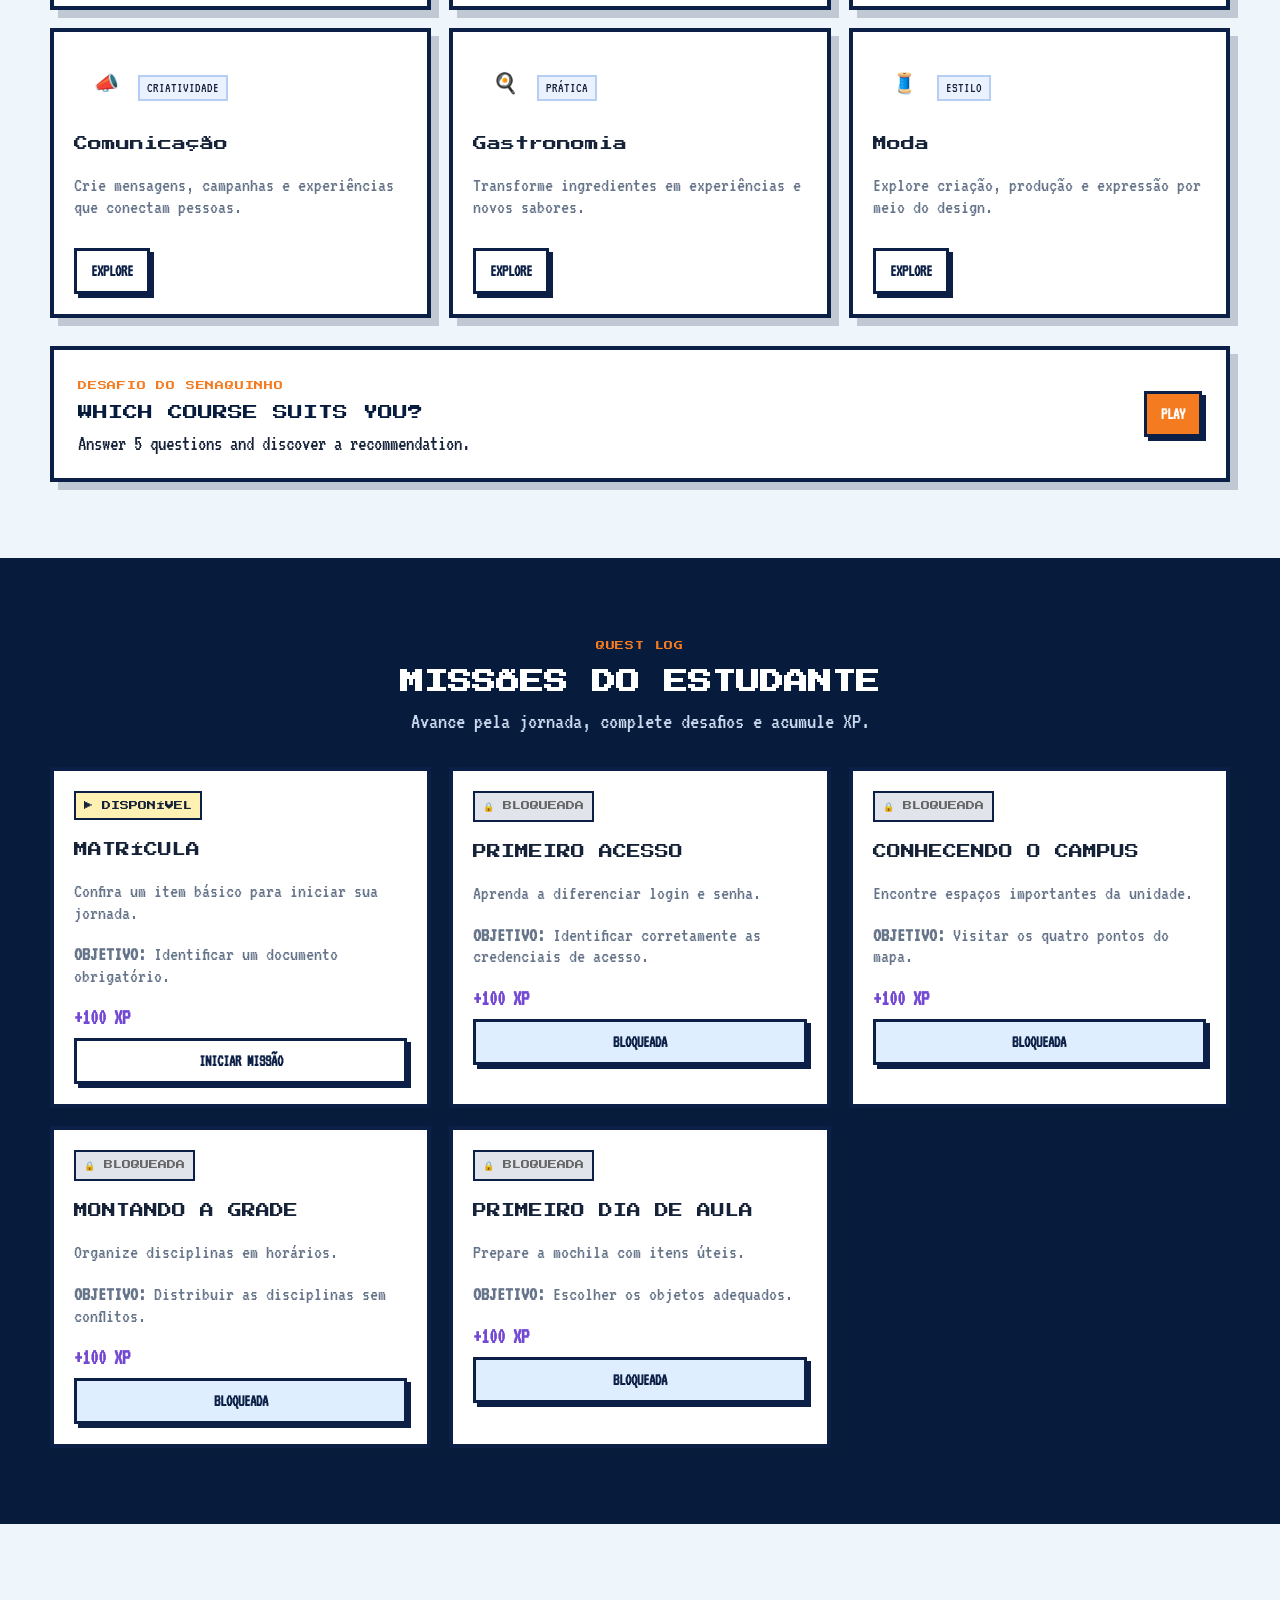
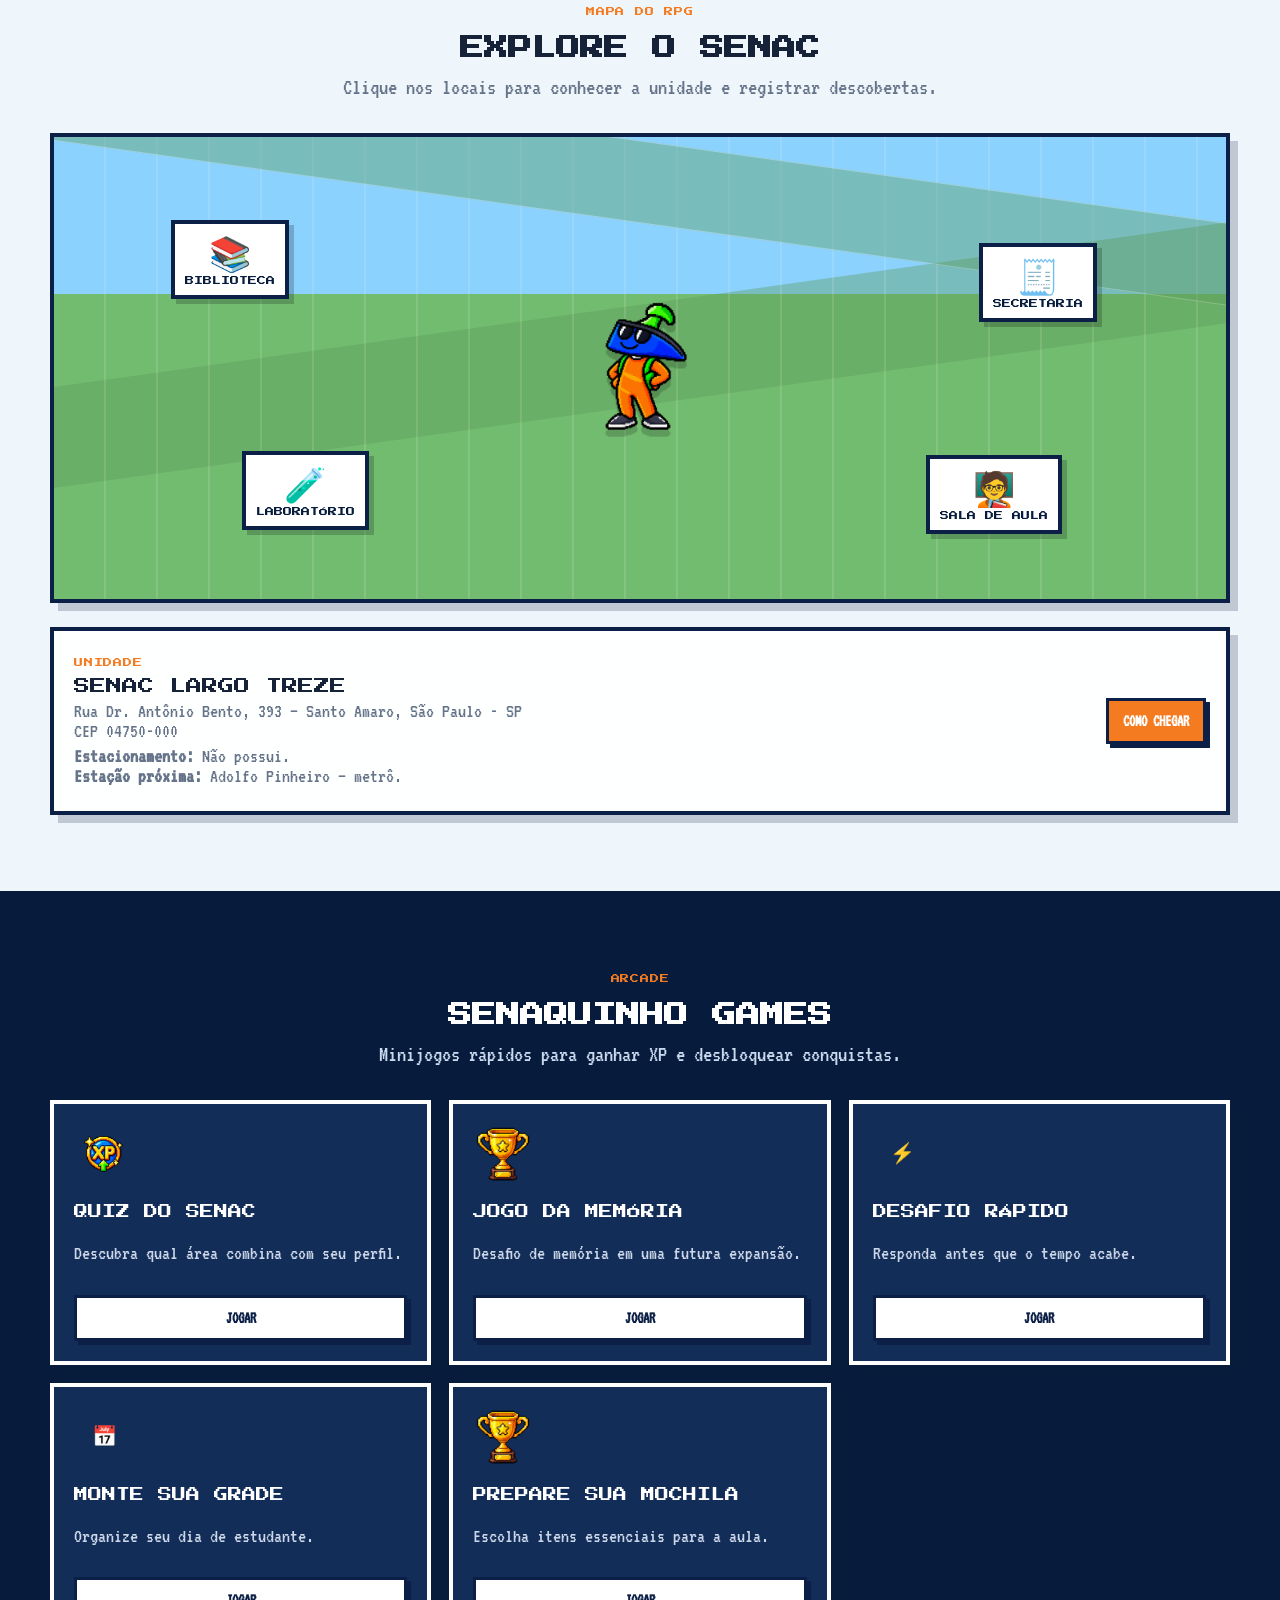
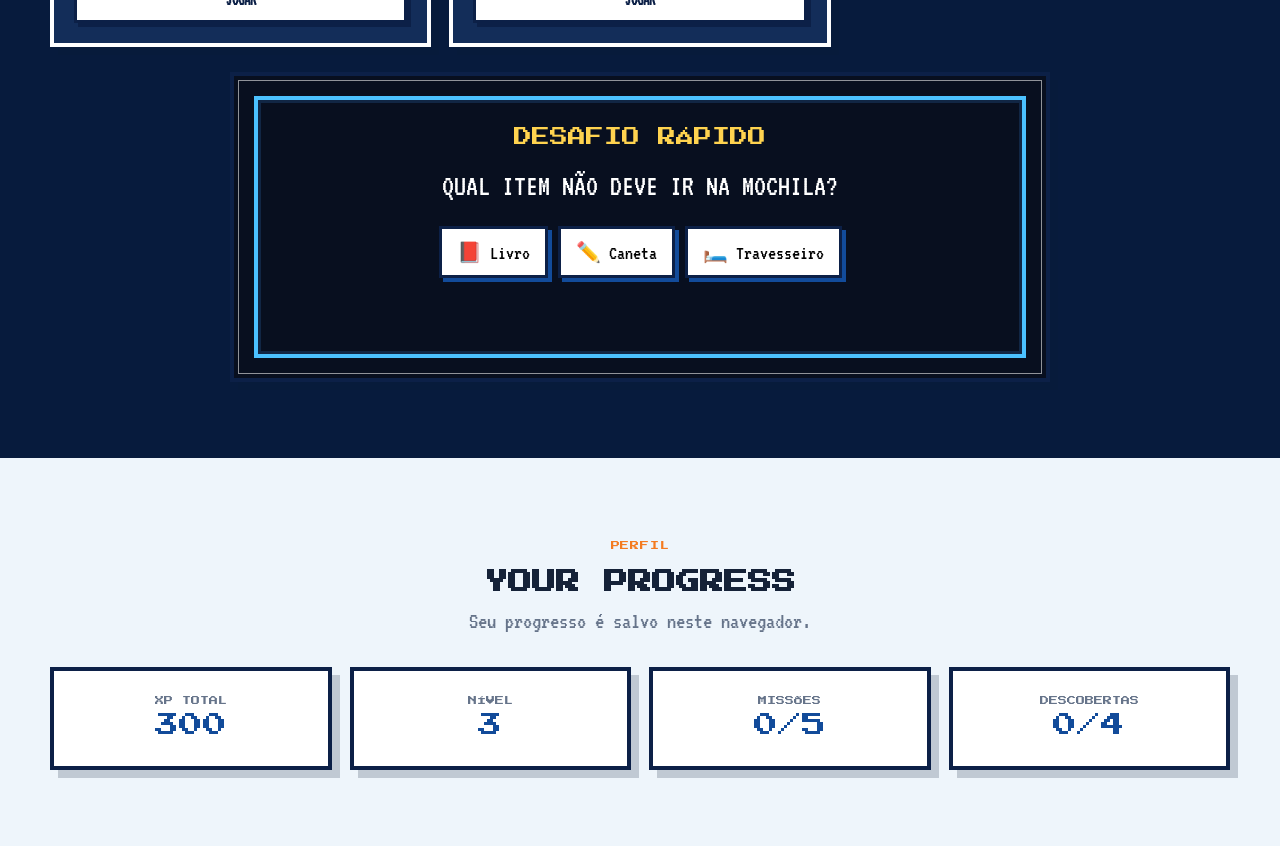
==== commit 75107e5c: "Fazendo modificações, mas ainda incompleto" ====
--- a/descubra-o-senac/index.html
+++ b/descubra-o-senac/index.html
@@ -19,12 +19,12 @@
         <span class="brand-fallback" hidden>DESCUBRA<br><strong>O SENAC!</strong></span>
       </a>
       <nav class="main-nav" aria-label="Navegação principal">
-        <a href="#inicio">INÍCIO</a>
-        <a href="#cursos">CURSOS</a>
-        <a href="#explorar">EXPLORAR</a>
-        <a href="#missoes">MISSÕES</a>
-        <a href="#jogos">JOGOS</a>
-        <a href="#senaquinho">SENAQUINHO</a>
+        <a href="#inicio" data-i18n="nav.home">INÍCIO</a>
+        <a href="#cursos" data-i18n="nav.courses">CURSOS</a>
+        <a href="#explorar" data-i18n="nav.explore">EXPLORAR</a>
+        <a href="#missoes" data-i18n="nav.missions">MISSÕES</a>
+        <a href="#jogos" data-i18n="nav.games">JOGOS</a>
+        <a href="#senaquinho" data-i18n="nav.senaquinho">SENAQUINHO</a>
       </nav>
       <div class="header-actions">
         <button class="icon-button" id="soundToggle" aria-label="Ativar ou desativar som" title="Som">🔊</button>
@@ -34,7 +34,7 @@
       </div>
     </div>
     <nav class="mobile-nav" id="mobileNav" aria-label="Navegação mobile">
-      <a href="#inicio">INÍCIO</a><a href="#cursos">CURSOS</a><a href="#explorar">EXPLORAR</a><a href="#missoes">MISSÕES</a><a href="#jogos">JOGOS</a><a href="#senaquinho">SENAQUINHO</a>
+      <a href="#inicio" data-i18n="nav.home">INÍCIO</a><a href="#cursos" data-i18n="nav.courses">CURSOS</a><a href="#explorar" data-i18n="nav.explore">EXPLORAR</a><a href="#missoes" data-i18n="nav.missions">MISSÕES</a><a href="#jogos" data-i18n="nav.games">JOGOS</a><a href="#senaquinho" data-i18n="nav.senaquinho">SENAQUINHO</a>
     </nav>
   </header>
 
@@ -44,7 +44,7 @@
       <div class="hero-overlay"></div>
       <div class="hero-layout container">
         <aside class="player-panel panel pixel-border" aria-label="Painel do jogador">
-          <div class="panel-title">JOGADOR</div>
+          <div class="panel-title" data-i18n="panel.playerTitle">JOGADOR</div>
           <div class="avatar-small mascot-mini"><img src="assets/personagens/senaquinho.png" alt="Senaquinho" onerror="this.style.display='none'; this.parentElement.classList.add('no-image');" /><span aria-hidden="true">S</span></div>
           <div class="player-name" id="playerNameLabel">Estudante</div>
           <div class="player-level" id="playerLevelLabel">NÍVEL 3</div>
@@ -59,45 +59,45 @@
             <div class="energy" id="energyIcons" aria-label="5 de 5 de energia"></div>
           </div>
           <div class="stat-block mission-mini">
-            <div class="mini-heading"><img src="assets/icones/missao.png" alt="" onerror="this.style.display='none';"> MISSÃO ATUAL</div>
+            <div class="mini-heading"><img src="assets/icones/missao.png" alt="" onerror="this.style.display='none';"> <span data-i18n="mission.current">MISSÃO ATUAL</span></div>
             <strong id="currentMissionLabel">Conhecer o Campus</strong>
             <button class="pixel-button small" data-open="missions">VER MISSÕES</button>
           </div>
           <div class="stat-block">
-            <div class="stat-row"><span class="stat-label"><img src="assets/icones/trofeu.png" alt="" onerror="this.style.display='none';">CONQUISTAS</span><strong id="achievementText">0 / 8</strong></div>
+            <div class="stat-row"><span class="stat-label"><img src="assets/icones/trofeu.png" alt="" onerror="this.style.display='none';"><span data-i18n="achievements">CONQUISTAS</span></span><strong id="achievementText">0 / 8</strong></div>
             <div class="progress"><span id="achievementBar"></span></div>
             <button class="pixel-button small secondary" data-open="achievements">VER CONQUISTAS</button>
           </div>
         </aside>
 
         <div class="hero-center" id="senaquinho">
-          <div class="speech-bubble pixel-border" id="heroSpeech" aria-live="polite">Oi! Eu sou o Senaquinho!<br>Vamos descobrir o Senac juntos?</div>
+          <div class="speech-bubble pixel-border" id="heroSpeech" aria-live="polite" data-i18n="hero.greeting">Oi! Eu sou o Senaquinho!<br>Vamos descobrir o Senac juntos?</div>
           <div class="mascot-wrap" id="mascotWrap">
             <img src="assets/personagens/senaquinho.png" alt="Senaquinho, mascote do Descubra o Senac" class="mascot" onerror="this.src=''; this.alt='Senaquinho (adicione assets/personagens/senaquinho.png)'; this.classList.add('missing-asset');" />
             <div class="mascot-placeholder" aria-hidden="true">SENA<br>QUINHO</div>
           </div>
           <div class="hero-cta">
-            <button class="pixel-button primary" id="startJourney">COMEÇAR JORNADA</button>
+            <button class="pixel-button primary" id="startJourney" data-i18n="btn.startJourney">COMEÇAR JORNADA</button>
           </div>
         </div>
 
         <aside class="journey-panel panel pixel-border">
-          <div class="panel-title">JORNADA DO<br>ESTUDANTE</div>
-          <p>Complete missões, explore a escola, descubra cursos e prepare seu futuro com o Senac!</p>
+          <div class="panel-title" data-i18n="journey.title">JORNADA DO<br>ESTUDANTE</div>
+          <p data-i18n="journey.desc">Complete missões, explore a escola, descubra cursos e prepare seu futuro com o Senac!</p>
           <div class="journey-steps" aria-label="Etapas da jornada">
             <span class="step done">1</span><i></i><span class="step active">2</span><i></i><span class="step">3</span><i></i><span class="step">4</span>
           </div>
-          <button class="pixel-button primary" id="startJourneySide">COMEÇAR JORNADA</button>
-          <button class="pixel-button secondary" data-open="howto">COMO FUNCIONA?</button>
+          <button class="pixel-button primary" id="startJourneySide" data-i18n="btn.startJourney">COMEÇAR JORNADA</button>
+          <button class="pixel-button secondary" data-open="howto" data-i18n="btn.howItWorks">COMO FUNCIONA?</button>
         </aside>
       </div>
     </section>
 
     <section class="quick-cards section-sm container" aria-label="Atalhos principais">
-      <article class="feature-card blue"><div class="card-icon"> <img src="assets/icones/livro.png" alt="Ícone de cursos" onerror="this.style.display='none'; this.nextElementSibling.hidden=false;"><span hidden>📚</span></div><h2>CONHECER CURSOS</h2><p>Descubra áreas e cursos que o Senac oferece.</p><button class="pixel-button" data-scroll="#cursos">EXPLORAR CURSOS</button></article>
-      <article class="feature-card purple"><div class="card-icon"> <img src="assets/cenarios/campus.png" alt="Mapa do campus" onerror="this.style.display='none'; this.nextElementSibling.hidden=false;"><span hidden>🗺️</span></div><h2>EXPLORAR SENAC</h2><p>Faça uma visita virtual pela unidade Senac Largo Treze.</p><button class="pixel-button" data-scroll="#explorar">EXPLORAR AGORA</button></article>
-      <article class="feature-card orange"><div class="card-icon"> <img src="assets/icones/missao.png" alt="Ícone de missões" onerror="this.style.display='none'; this.nextElementSibling.hidden=false;"><span hidden>📜</span></div><h2>MISSÕES</h2><p>Participe de missões e ganhe XP.</p><button class="pixel-button" data-open="missions">VER MISSÕES</button></article>
-      <article class="feature-card green"><div class="card-icon"> <img src="assets/icones/controle.png" alt="Ícone de jogos e recompensas" onerror="this.style.display='none'; this.nextElementSibling.hidden=false;"><span hidden>🕹️</span></div><h2>JOGUINHOS</h2><p>Divirta-se com jogos educativos e recompensas.</p><button class="pixel-button" data-scroll="#jogos">JOGAR AGORA</button></article>
+      <article class="feature-card blue"><div class="card-icon"> <img src="assets/icones/livro.png" alt="Ícone de cursos" onerror="this.style.display='none'; this.nextElementSibling.hidden=false;"><span hidden>📚</span></div><h2 data-i18n="quick.learnCourses.title">CONHECER CURSOS</h2><p data-i18n="quick.learnCourses.desc">Descubra áreas e cursos que o Senac oferece.</p><button class="pixel-button" data-scroll="#cursos" data-i18n="btn.explore">EXPLORAR CURSOS</button></article>
+      <article class="feature-card purple"><div class="card-icon"> <img src="assets/cenarios/campus.png" alt="Mapa do campus" onerror="this.style.display='none'; this.nextElementSibling.hidden=false;"><span hidden>🗺️</span></div><h2 data-i18n="quick.explore.title">EXPLORAR SENAC</h2><p data-i18n="quick.explore.desc">Faça uma visita virtual pela unidade Senac Largo Treze.</p><button class="pixel-button" data-scroll="#explorar" data-i18n="btn.explore">EXPLORAR AGORA</button></article>
+      <article class="feature-card orange"><div class="card-icon"> <img src="assets/icones/missao.png" alt="Ícone de missões" onerror="this.style.display='none'; this.nextElementSibling.hidden=false;"><span hidden>📜</span></div><h2 data-i18n="quick.missions.title">MISSÕES</h2><p data-i18n="quick.missions.desc">Participe de missões e ganhe XP.</p><button class="pixel-button" data-open="missions" data-i18n="btn.viewMissions">VER MISSÕES</button></article>
+      <article class="feature-card green"><div class="card-icon"> <img src="assets/icones/controle.png" alt="Ícone de jogos e recompensas" onerror="this.style.display='none'; this.nextElementSibling.hidden=false;"><span hidden>🕹️</span></div><h2 data-i18n="quick.games.title">JOGUINHOS</h2><p data-i18n="quick.games.desc">Divirta-se com jogos educativos e recompensas.</p><button class="pixel-button" data-scroll="#jogos" data-i18n="btn.play">JOGAR AGORA</button></article>
     </section>
 
     <section class="content-section section" id="cursos">
@@ -105,8 +105,8 @@
         <div class="section-heading"><span class="eyebrow">QUEST</span><h2>DESCUBRA SEU CURSO</h2><p>Explore áreas e encontre uma trilha que combina com você.</p></div>
         <div class="course-grid" id="courseGrid"></div>
         <div class="quiz-banner pixel-border">
-          <div><span class="eyebrow">DESAFIO DO SENAQUINHO</span><h3>QUAL CURSO COMBINA COM VOCÊ?</h3><p>Responda 5 perguntas e descubra uma recomendação.</p></div>
-          <button class="pixel-button primary" data-open="quiz">FAZER QUIZ</button>
+          <div><span class="eyebrow">DESAFIO DO SENAQUINHO</span><h3 data-i18n="quiz.banner.title">QUAL CURSO COMBINA COM VOCÊ?</h3><p data-i18n="quiz.banner.desc">Responda 5 perguntas e descubra uma recomendação.</p></div>
+          <button class="pixel-button primary" data-open="quiz" data-i18n="btn.play">FAZER QUIZ</button>
         </div>
       </div>
     </section>
@@ -138,7 +138,7 @@
 
     <section class="content-section dark section" id="jogos">
       <div class="container">
-        <div class="section-heading light"><span class="eyebrow">ARCADE</span><h2>JOGUINHOS DO SENAQUINHO</h2><p>Minijogos rápidos para ganhar XP e desbloquear conquistas.</p></div>
+        <div class="section-heading light"><span class="eyebrow">ARCADE</span><h2 data-i18n="games.section.title">JOGUINHOS DO SENAQUINHO</h2><p>Minijogos rápidos para ganhar XP e desbloquear conquistas.</p></div>
         <div class="game-grid" id="gameGrid"></div>
         <div class="arcade-preview pixel-border">
           <div class="arcade-screen"><div class="arcade-title">DESAFIO RÁPIDO</div><div class="arcade-prompt">QUAL ITEM NÃO DEVE IR NA MOCHILA?</div><div class="arcade-options"><button class="arcade-option" data-answer="wrong"><img src="assets/cenarios/biblioteca.png" alt="" onerror="this.style.display='none'; this.nextElementSibling.hidden=false;"><span hidden>📕</span> Livro</button><button class="arcade-option" data-answer="wrong"><img src="assets/icones/lapis.png" alt="" onerror="this.style.display='none'; this.nextElementSibling.hidden=false;"><span hidden>✏️</span> Caneta</button><button class="arcade-option" data-answer="correct"><img src="assets/icones/missao.png" alt="" onerror="this.style.display='none'; this.nextElementSibling.hidden=false;"><span hidden>🛏️</span> Travesseiro</button></div><div class="arcade-feedback" id="arcadeFeedback"></div></div>
@@ -148,7 +148,7 @@
 
     <section class="content-section section" id="progresso">
       <div class="container">
-        <div class="section-heading"><span class="eyebrow">PERFIL</span><h2>SEU PROGRESSO</h2><p>Seu progresso é salvo neste navegador.</p></div>
+        <div class="section-heading"><span class="eyebrow">PERFIL</span><h2 data-i18n="profile.progressTitle">SEU PROGRESSO</h2><p>Seu progresso é salvo neste navegador.</p></div>
         <div class="progress-dashboard">
           <div class="dashboard-card pixel-border"><span>XP TOTAL</span><strong id="dashboardXp">300</strong></div>
           <div class="dashboard-card pixel-border"><span>NÍVEL</span><strong id="dashboardLevel">3</strong></div>
@@ -159,9 +159,9 @@
     </section>
   </main>
 
-  <div class="chat-widget" id="chatWidget">
-    <div class="chat-callout">Dúvidas?<br>Fale comigo!</div>
-    <button class="chat-mascot" id="chatOpen" aria-label="Conversar com o Senaquinho"><img src="assets/personagens/senaquinho.png" alt="Senaquinho" onerror="this.style.display='none'; this.parentElement.classList.add('no-image');" /><span aria-hidden="true">S</span></button>
+    <div class="chat-widget" id="chatWidget">
+    <div class="chat-callout" data-i18n="chat.callout">Dúvidas?<br>Fale comigo!</div>
+    <button class="chat-mascot" id="chatOpen" aria-label="Conversar com o Senaquinho" data-i18n-aria="chat.openAria"><img src="assets/personagens/senaquinho.png" alt="Senaquinho" onerror="this.style.display='none'; this.parentElement.classList.add('no-image');" /><span aria-hidden="true">S</span></button>
   </div>
 
   <div class="modal-backdrop" id="modalBackdrop" hidden>
